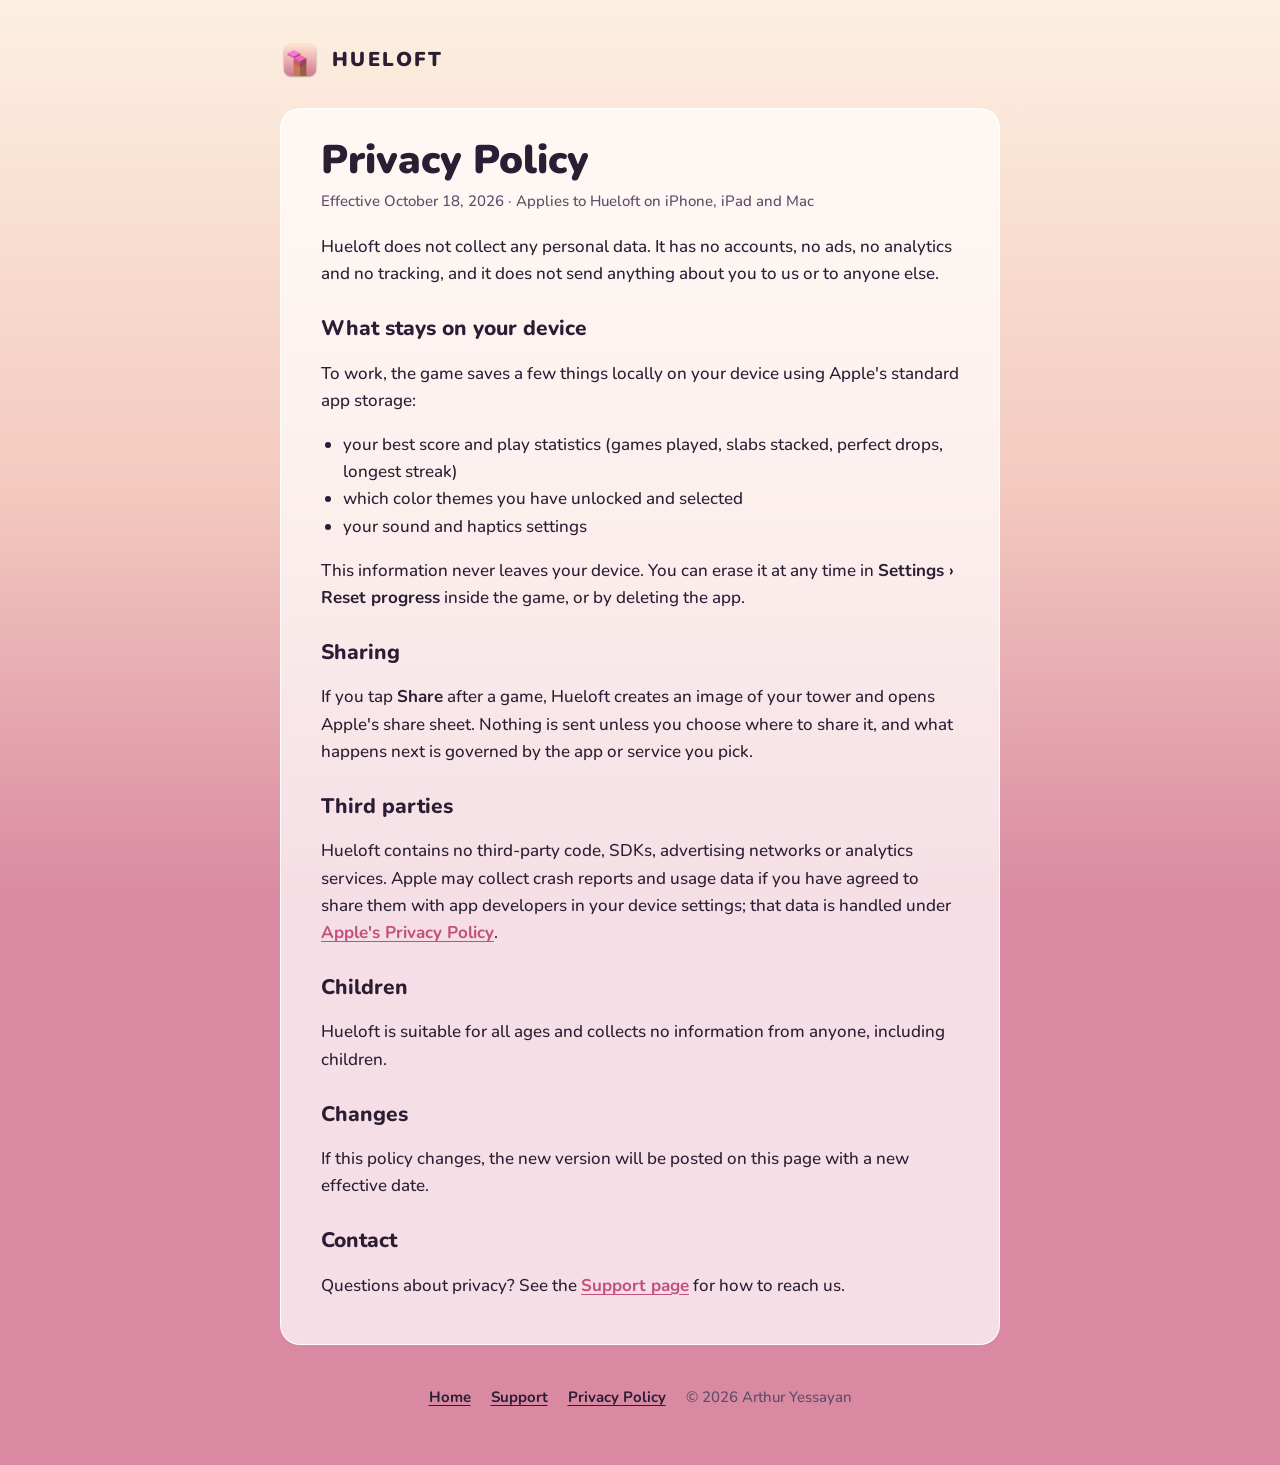
==== privacy.html @ 1478f1ce "hueloft-site initial commit" ====
<!doctype html>
<html lang="en">
<head>
<meta charset="utf-8">
<meta name="viewport" content="width=device-width, initial-scale=1, viewport-fit=cover">
<link rel="icon" href="assets/icon.png">
<link rel="preconnect" href="https://fonts.googleapis.com">
<link rel="preconnect" href="https://fonts.gstatic.com" crossorigin>
<link rel="stylesheet" href="https://fonts.googleapis.com/css2?family=Nunito:wght@500;700;800;900&display=swap">
<link rel="stylesheet" href="assets/style.css">
<title>Hueloft Privacy Policy</title>
<meta name="description" content="Hueloft does not collect, store on servers, or share any personal data.">
</head>
<body>
<main class="wrap">
  <a class="top" href="index.html"><img src="assets/icon.png" alt=""><span>HUELOFT</span></a>
  <article class="doc">
    <h1>Privacy Policy</h1>
    <p class="meta">Effective October 18, 2026 · Applies to Hueloft on iPhone, iPad and Mac</p>

    <p>Hueloft does not collect any personal data. It has no accounts, no ads, no analytics and no tracking, and it does not send anything about you to us or to anyone else.</p>

    <h2>What stays on your device</h2>
    <p>To work, the game saves a few things locally on your device using Apple's standard app storage:</p>
    <ul>
      <li>your best score and play statistics (games played, slabs stacked, perfect drops, longest streak)</li>
      <li>which color themes you have unlocked and selected</li>
      <li>your sound and haptics settings</li>
    </ul>
    <p>This information never leaves your device. You can erase it at any time in <strong>Settings › Reset progress</strong> inside the game, or by deleting the app.</p>

    <h2>Sharing</h2>
    <p>If you tap <strong>Share</strong> after a game, Hueloft creates an image of your tower and opens Apple's share sheet. Nothing is sent unless you choose where to share it, and what happens next is governed by the app or service you pick.</p>

    <h2>Third parties</h2>
    <p>Hueloft contains no third-party code, SDKs, advertising networks or analytics services. Apple may collect crash reports and usage data if you have agreed to share them with app developers in your device settings; that data is handled under <a href="https://www.apple.com/legal/privacy/">Apple's Privacy Policy</a>.</p>

    <h2>Children</h2>
    <p>Hueloft is suitable for all ages and collects no information from anyone, including children.</p>

    <h2>Changes</h2>
    <p>If this policy changes, the new version will be posted on this page with a new effective date.</p>

    <h2>Contact</h2>
    <p>Questions about privacy? See the <a href="support.html">Support page</a> for how to reach us.</p>
  </article>
  <footer>
    <a href="index.html">Home</a>
    <a href="support.html">Support</a>
    <a href="privacy.html">Privacy Policy</a>
    <span>© 2026 Arthur Yessayan</span>
  </footer>
</main>
</body>
</html>
---- assets/style.css ----
/* Hueloft site: one look (the Dawn sky), shared by every page. */
:root {
  --sky-top: #fdf0e1;
  --sky-mid: #f3c9be;
  --sky-low: #d98aa2;
  --ink: #2b1d33;
  --ink-soft: #5f4b66;
  --card: rgba(255, 255, 255, 0.72);
  --card-edge: rgba(255, 255, 255, 0.9);
  --accent: #c24f7c;
  --slab-1: #e8956b;
  --slab-2: #e07a80;
  --slab-3: #cf6a9a;
  --display: "Nunito", ui-rounded, "SF Pro Rounded", system-ui, sans-serif;
  --body: "Nunito", ui-rounded, system-ui, -apple-system, "Segoe UI", sans-serif;
  color-scheme: light;
}
* { box-sizing: border-box; }
html { background: var(--sky-low); }
body {
  margin: 0;
  min-height: 100vh;
  font: 500 17px/1.6 var(--body);
  color: var(--ink);
  background: linear-gradient(180deg, var(--sky-top) 0%, var(--sky-mid) 55%, var(--sky-low) 100%) fixed;
  padding-left: max(20px, env(safe-area-inset-left));
  padding-right: max(20px, env(safe-area-inset-right));
}
a { color: var(--accent); font-weight: 700; text-underline-offset: 3px; }
a:focus-visible { outline: 3px solid var(--accent); outline-offset: 3px; border-radius: 4px; }
.wrap { max-width: 720px; margin: 0 auto; padding: 40px 0 56px; }
.top { display: flex; align-items: center; gap: 12px; text-decoration: none; color: var(--ink); }
.top img { width: 40px; height: 40px; }
.top span { font: 900 20px/1 var(--display); letter-spacing: .12em; }
.hero { text-align: center; padding: 56px 0 24px; }
.hero img { width: 152px; height: 152px; filter: drop-shadow(0 12px 24px rgba(90, 30, 70, .22)); }
.hero h1 { font: 900 clamp(44px, 12vw, 76px)/1 var(--display); letter-spacing: .1em; margin: 20px 0 10px; text-wrap: balance; }
.hero p.tag { font-size: 20px; color: var(--ink-soft); margin: 0 auto; max-width: 30ch; text-wrap: balance; }
.badge { display: inline-block; margin-top: 24px; padding: 10px 18px; border-radius: 999px; background: var(--ink); color: #fff; font-weight: 800; letter-spacing: .04em; }
.platforms { margin-top: 12px; font-size: 14px; font-weight: 700; letter-spacing: .14em; text-transform: uppercase; color: var(--ink-soft); }
.strata { display: grid; gap: 12px; margin: 40px 0; }
.layer { background: var(--card); border: 1px solid var(--card-edge); border-left: 8px solid var(--slab-1); border-radius: 14px; padding: 16px 20px; }
.layer:nth-child(2) { border-left-color: var(--slab-2); }
.layer:nth-child(3) { border-left-color: var(--slab-3); }
.layer h3 { margin: 0 0 4px; font: 800 18px/1.3 var(--display); }
.layer p { margin: 0; color: var(--ink-soft); }
.doc { background: var(--card); border: 1px solid var(--card-edge); border-radius: 20px; padding: 28px clamp(20px, 5vw, 40px); margin-top: 28px; }
.doc h1 { font: 900 clamp(30px, 7vw, 40px)/1.15 var(--display); margin: 0 0 6px; text-wrap: balance; }
.doc .meta { color: var(--ink-soft); font-size: 15px; margin: 0 0 20px; }
.doc h2 { font: 800 21px/1.3 var(--display); margin: 28px 0 6px; }
.doc p, .doc li { max-width: 65ch; }
.doc ul { padding-left: 22px; }
.faq dt { font-weight: 800; margin-top: 18px; }
.faq dd { margin: 4px 0 0; color: var(--ink-soft); }
footer { margin-top: 40px; display: flex; flex-wrap: wrap; gap: 8px 20px; justify-content: center; font-size: 15px; color: var(--ink-soft); }
footer a { font-weight: 700; color: var(--ink); }
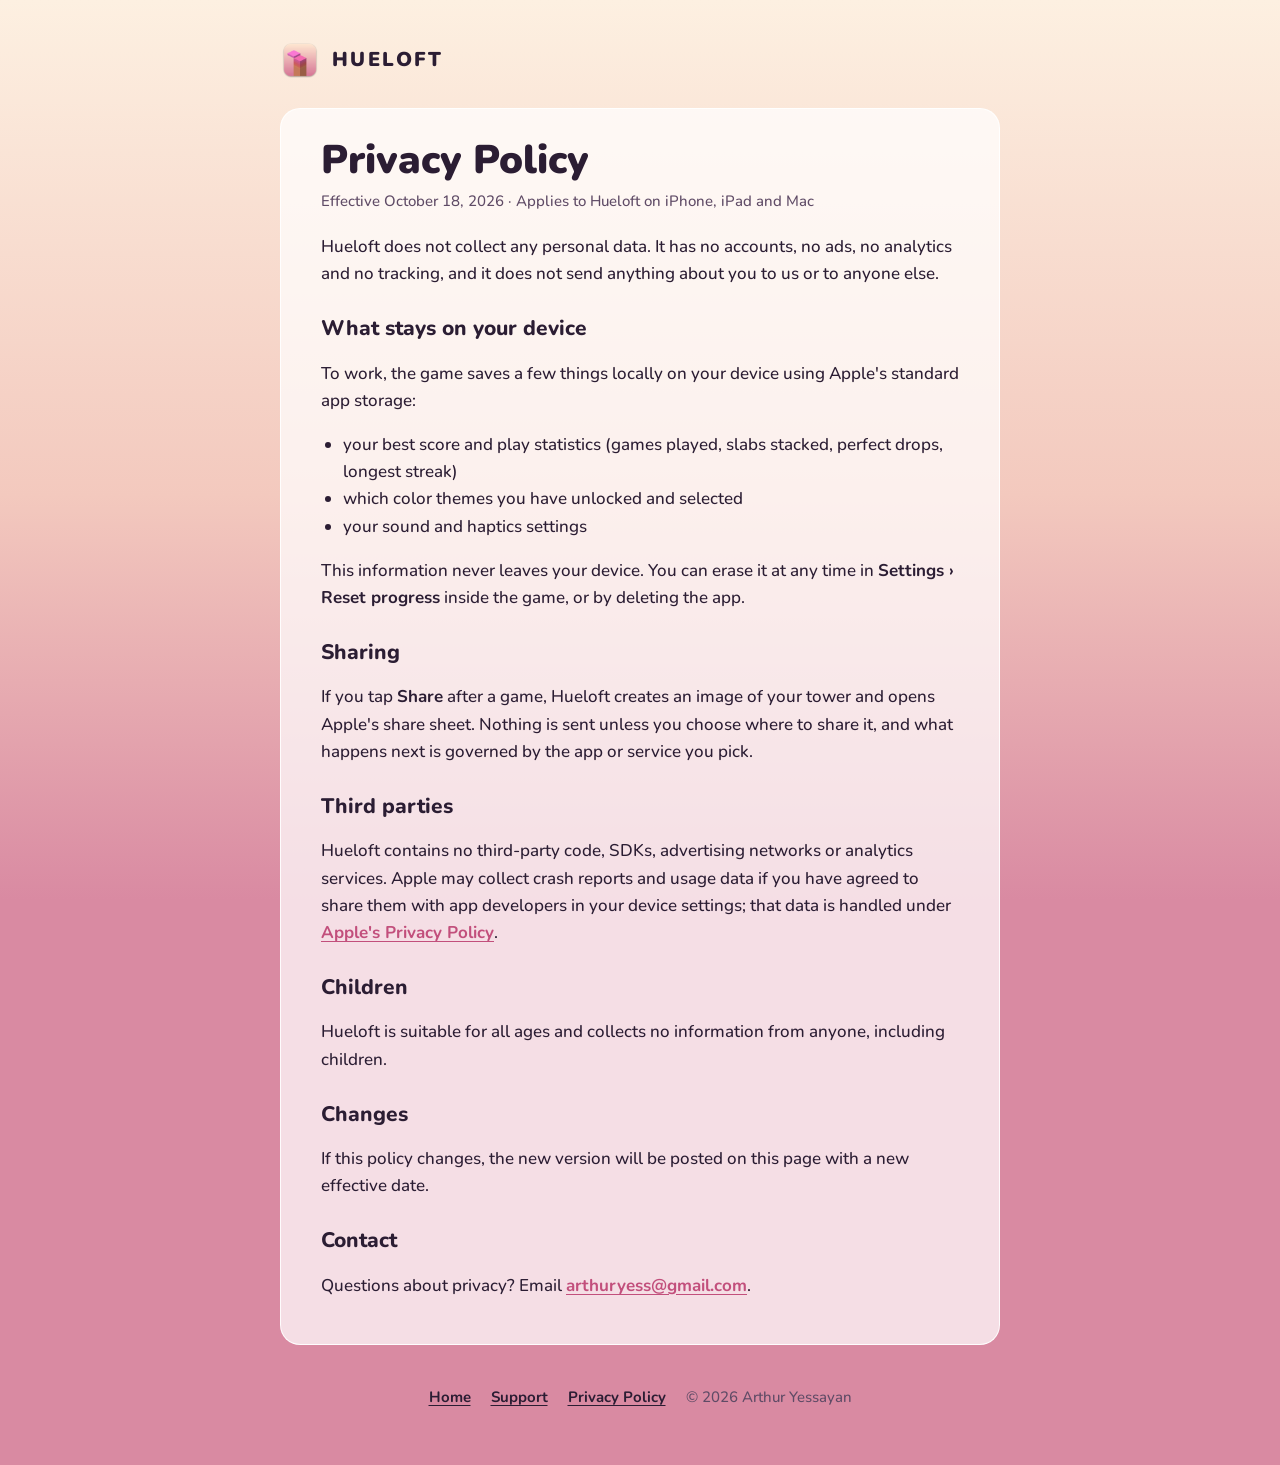
==== commit 71c3186c: "Add support email to support and privacy pages - Support page: email arthuryess@gmail.com as the mai" ====
--- a/privacy.html
+++ b/privacy.html
@@ -42,7 +42,7 @@
     <p>If this policy changes, the new version will be posted on this page with a new effective date.</p>
 
     <h2>Contact</h2>
-    <p>Questions about privacy? See the <a href="support.html">Support page</a> for how to reach us.</p>
+    <p>Questions about privacy? Email <a href="mailto:arthuryess@gmail.com">arthuryess@gmail.com</a>.</p>
   </article>
   <footer>
     <a href="index.html">Home</a>
